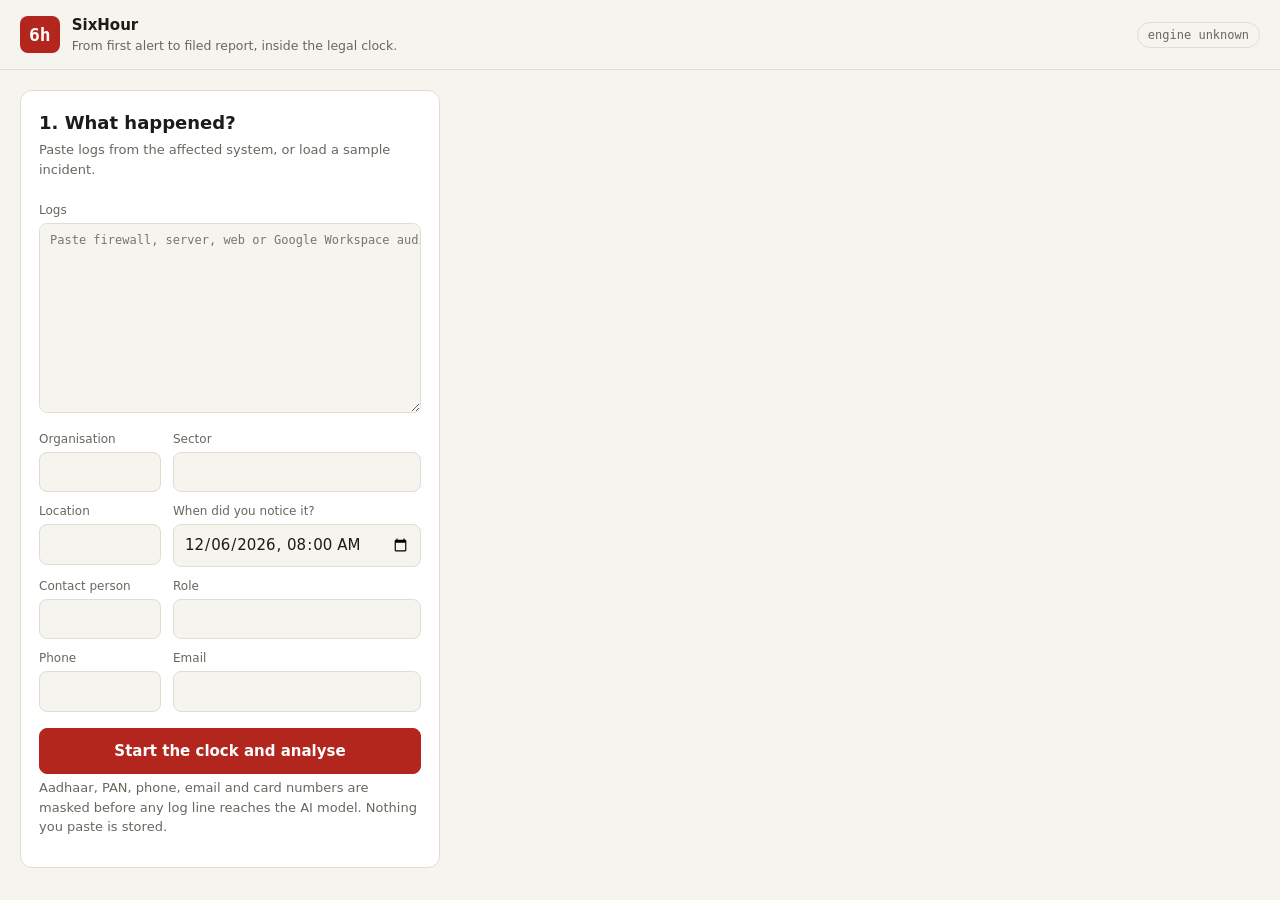
==== src/sixhour/web/index.html @ 1d93acdc "SixHour: breach-clock copilot for Indian SMBs Logs in; incident record, CERT-In 6 h and DPDP 72 h cl" ====
<!doctype html>
<html lang="en">
<head>
<meta charset="utf-8">
<meta name="viewport" content="width=device-width, initial-scale=1">
<title>SixHour - breach-clock copilot</title>
<link rel="stylesheet" href="app.css">
</head>
<body>
<header class="top">
  <div class="brand"><span class="mark">6h</span><div><strong>SixHour</strong><small>From first alert to filed report, inside the legal clock.</small></div></div>
  <div class="engine" id="engine" title="Which analyzer produced this result">checking engine...</div>
</header>

<main>
  <section class="intake" aria-labelledby="intake-h">
    <h2 id="intake-h">1. What happened?</h2>
    <p class="hint">Paste logs from the affected system, or load a sample incident.</p>
    <div class="samples" id="samples"></div>
    <label for="logs">Logs</label>
    <textarea id="logs" spellcheck="false" placeholder="Paste firewall, server, web or Google Workspace audit logs here"></textarea>

    <div class="grid2">
      <div><label for="org-name">Organisation</label><input id="org-name" autocomplete="organization"></div>
      <div><label for="org-sector">Sector</label><input id="org-sector"></div>
      <div><label for="org-location">Location</label><input id="org-location"></div>
      <div><label for="noticed">When did you notice it?</label><input id="noticed" type="datetime-local"></div>
      <div><label for="c-name">Contact person</label><input id="c-name" autocomplete="name"></div>
      <div><label for="c-role">Role</label><input id="c-role"></div>
      <div><label for="c-phone">Phone</label><input id="c-phone" autocomplete="tel"></div>
      <div><label for="c-email">Email</label><input id="c-email" type="email" autocomplete="email"></div>
    </div>
    <button id="go" class="primary">Start the clock and analyse</button>
    <p class="privacy">Aadhaar, PAN, phone, email and card numbers are masked before any log line reaches the AI model. Nothing you paste is stored.</p>
    <p class="error" id="error" role="alert" hidden></p>
  </section>

  <section class="result" id="result" hidden aria-live="polite">
    <div class="clocks" id="clocks"></div>

    <div class="card">
      <div class="row"><h2 id="title"></h2><span class="sev" id="sev"></span></div>
      <p id="summary"></p>
      <p class="note" id="note" hidden></p>
      <div class="chips" id="types"></div>
      <dl class="facts" id="facts"></dl>
    </div>

    <div class="cols">
      <div class="card">
        <h3>Timeline, with evidence</h3>
        <ol class="timeline" id="timeline"></ol>
        <pre class="evidence" id="evidence" hidden></pre>
      </div>
      <div class="card">
        <h3>Do this now</h3>
        <ul class="checks" id="containment"></ul>
        <h3>Not yet known</h3>
        <ul class="plain" id="unknowns"></ul>
      </div>
    </div>

    <div class="card">
      <h3>Drafts for your review</h3>
      <div class="tabs" id="tabs" role="tablist"></div>
      <textarea id="draft" class="draft" spellcheck="false" aria-label="Draft text"></textarea>
      <div class="actions">
        <button id="copy">Copy</button>
        <button id="download">Download .txt</button>
        <span class="translate" id="translate-box" hidden>
          <label for="lang" class="inline">Translate notice to</label>
          <select id="lang"><option>Tamil</option><option>Hindi</option><option>Telugu</option><option>Kannada</option><option>Malayalam</option><option>Marathi</option><option>Bengali</option><option>Gujarati</option></select>
          <button id="translate">Translate with Gemini</button>
        </span>
        <span class="status" id="status" role="status"></span>
      </div>
      <p class="hint">Fields marked [TO CONFIRM] need a person. SixHour never files anything on its own.</p>
    </div>
  </section>
</main>
<script src="app.js"></script>
</body>
</html>
---- src/sixhour/web/app.css ----
:root {
  color-scheme: light dark;
  --bg: #f6f4ef; --panel: #ffffff; --ink: #1c1b19; --muted: #6a665e; --line: #e2ddd2;
  --accent: #b3261e; --accent-ink: #ffffff; --ok: #1e6b3a; --warn: #a15c00; --chip: #efe9dc;
  --mono: ui-monospace, "Cascadia Mono", Consolas, monospace;
}
@media (prefers-color-scheme: dark) {
  :root { --bg: #151412; --panel: #1f1d1a; --ink: #f1ede4; --muted: #a39d90; --line: #35312b;
    --accent: #ff6b5e; --accent-ink: #1a0503; --ok: #6fcf97; --warn: #f2b84b; --chip: #2b2823; }
}
* { box-sizing: border-box; }
body { margin: 0; background: var(--bg); color: var(--ink); font: 15px/1.5 "Segoe UI", system-ui, sans-serif; }
h2 { font-size: 18px; margin: 0 0 4px; } h3 { font-size: 14px; margin: 0 0 10px; text-transform: uppercase; letter-spacing: .06em; color: var(--muted); }
.top { display: flex; justify-content: space-between; align-items: center; gap: 12px; padding: 14px 20px; border-bottom: 1px solid var(--line); flex-wrap: wrap; }
.brand { display: flex; gap: 12px; align-items: center; }
.brand small { display: block; color: var(--muted); }
.mark { background: var(--accent); color: var(--accent-ink); font: 700 18px var(--mono); padding: 8px 9px; border-radius: 8px; }
.engine { font: 12px var(--mono); padding: 5px 10px; border: 1px solid var(--line); border-radius: 99px; color: var(--muted); }
.engine.live { color: var(--ok); border-color: var(--ok); }
main { display: grid; grid-template-columns: minmax(300px, 420px) 1fr; gap: 20px; padding: 20px; max-width: 1500px; margin: 0 auto; align-items: start; }
@media (max-width: 900px) { main { grid-template-columns: 1fr; padding: 16px; } }
.intake, .card { background: var(--panel); border: 1px solid var(--line); border-radius: 12px; padding: 18px; }
.card { margin-bottom: 16px; min-width: 0; }
.hint, .privacy { color: var(--muted); font-size: 13px; margin: 4px 0 12px; }
label { display: block; font-size: 12px; color: var(--muted); margin: 10px 0 4px; }
label.inline { display: inline; margin: 0 6px 0 0; }
input, textarea, select { width: 100%; background: var(--bg); color: var(--ink); border: 1px solid var(--line); border-radius: 8px; padding: 8px 10px; font: inherit; }
select { width: auto; }
textarea { font: 12px/1.45 var(--mono); min-height: 190px; resize: vertical; white-space: pre; overflow: auto; }
textarea.draft { min-height: 380px; white-space: pre-wrap; }
:focus-visible { outline: 2px solid var(--accent); outline-offset: 2px; }
.grid2 { display: grid; grid-template-columns: 1fr 1fr; gap: 0 12px; }
@media (max-width: 480px) { .grid2 { grid-template-columns: 1fr; } }
button { font: inherit; padding: 8px 14px; border-radius: 8px; border: 1px solid var(--line); background: var(--panel); color: var(--ink); cursor: pointer; }
button:hover { border-color: var(--muted); } button:disabled { opacity: .55; cursor: progress; }
button.primary { background: var(--accent); color: var(--accent-ink); border-color: var(--accent); font-weight: 600; width: 100%; margin-top: 16px; padding: 11px; }
.samples { display: flex; flex-wrap: wrap; gap: 8px; margin-bottom: 4px; }
.samples button { font-size: 13px; padding: 6px 10px; }
.error { color: var(--accent); font-weight: 600; }
.clocks { display: grid; grid-template-columns: repeat(auto-fit, minmax(240px, 1fr)); gap: 16px; margin-bottom: 16px; }
.clock { background: var(--panel); border: 1px solid var(--line); border-left: 6px solid var(--accent); border-radius: 12px; padding: 14px 18px; }
.clock.off { border-left-color: var(--line); color: var(--muted); }
.clock.late { border-left-color: var(--warn); }
.clock .time { font: 700 34px/1.1 var(--mono); font-variant-numeric: tabular-nums; margin: 4px 0; }
.clock .label { font-weight: 600; } .clock small { color: var(--muted); display: block; }
.row { display: flex; justify-content: space-between; gap: 12px; align-items: start; }
.sev { font: 700 12px var(--mono); padding: 4px 10px; border-radius: 99px; background: var(--chip); text-transform: uppercase; white-space: nowrap; }
.sev.critical, .sev.high { background: var(--accent); color: var(--accent-ink); }
.note { color: var(--warn); font-size: 13px; }
.chips { display: flex; flex-wrap: wrap; gap: 6px; margin: 10px 0; }
.chips span { background: var(--chip); border-radius: 6px; padding: 3px 8px; font-size: 12px; }
.facts { display: grid; grid-template-columns: max-content 1fr; gap: 4px 16px; margin: 12px 0 0; font-size: 14px; }
.facts dt { color: var(--muted); } .facts dd { margin: 0; overflow-wrap: anywhere; }
.cols { display: grid; grid-template-columns: 3fr 2fr; gap: 16px; }
@media (max-width: 1100px) { .cols { grid-template-columns: 1fr; gap: 0; } }
.timeline { list-style: none; margin: 0; padding: 0; }
.timeline li { display: grid; grid-template-columns: 150px 1fr auto; gap: 10px; padding: 7px 0; border-top: 1px solid var(--line); font-size: 14px; align-items: baseline; }
.timeline li:first-child { border-top: 0; }
.timeline time { font: 12px var(--mono); color: var(--muted); }
.timeline button { font: 11px var(--mono); padding: 2px 7px; }
@media (max-width: 560px) { .timeline li { grid-template-columns: 1fr auto; } .timeline time { grid-column: 1 / -1; } }
.evidence { background: var(--bg); border: 1px solid var(--line); border-radius: 8px; padding: 10px; font: 12px/1.5 var(--mono); overflow-x: auto; margin: 10px 0 0; }
.evidence mark { background: var(--accent); color: var(--accent-ink); }
.checks, .plain { margin: 0 0 16px; padding: 0; list-style: none; font-size: 14px; }
.checks li { padding: 5px 0; } .checks label { display: flex; gap: 8px; margin: 0; font-size: 14px; color: var(--ink); align-items: start; }
.checks input { width: auto; margin-top: 4px; }
.plain li { padding: 3px 0 3px 14px; position: relative; color: var(--muted); }
.plain li::before { content: "?"; position: absolute; left: 0; color: var(--warn); font-weight: 700; }
.tabs { display: flex; flex-wrap: wrap; gap: 6px; margin-bottom: 10px; }
.tabs button[aria-selected="true"] { background: var(--ink); color: var(--panel); border-color: var(--ink); }
.actions { display: flex; flex-wrap: wrap; gap: 8px; align-items: center; margin-top: 10px; }
.status { font-size: 13px; color: var(--muted); }
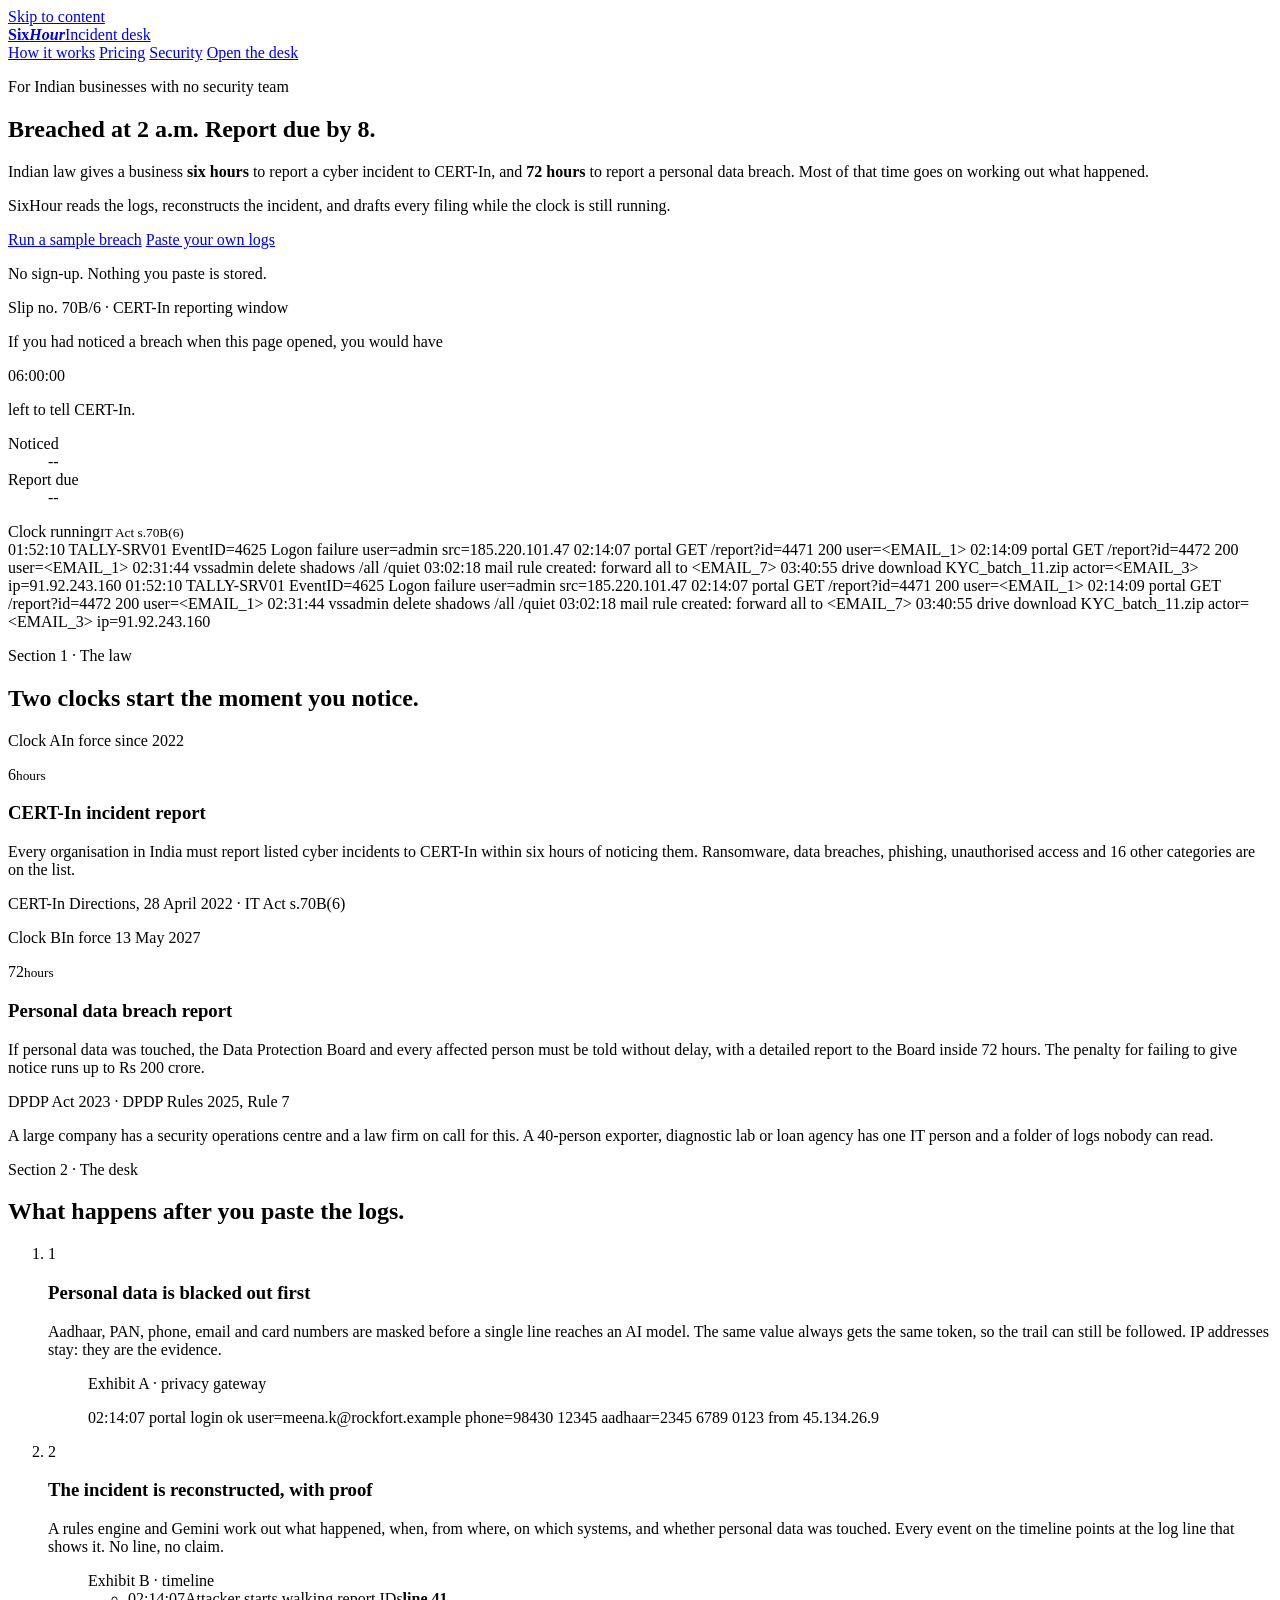
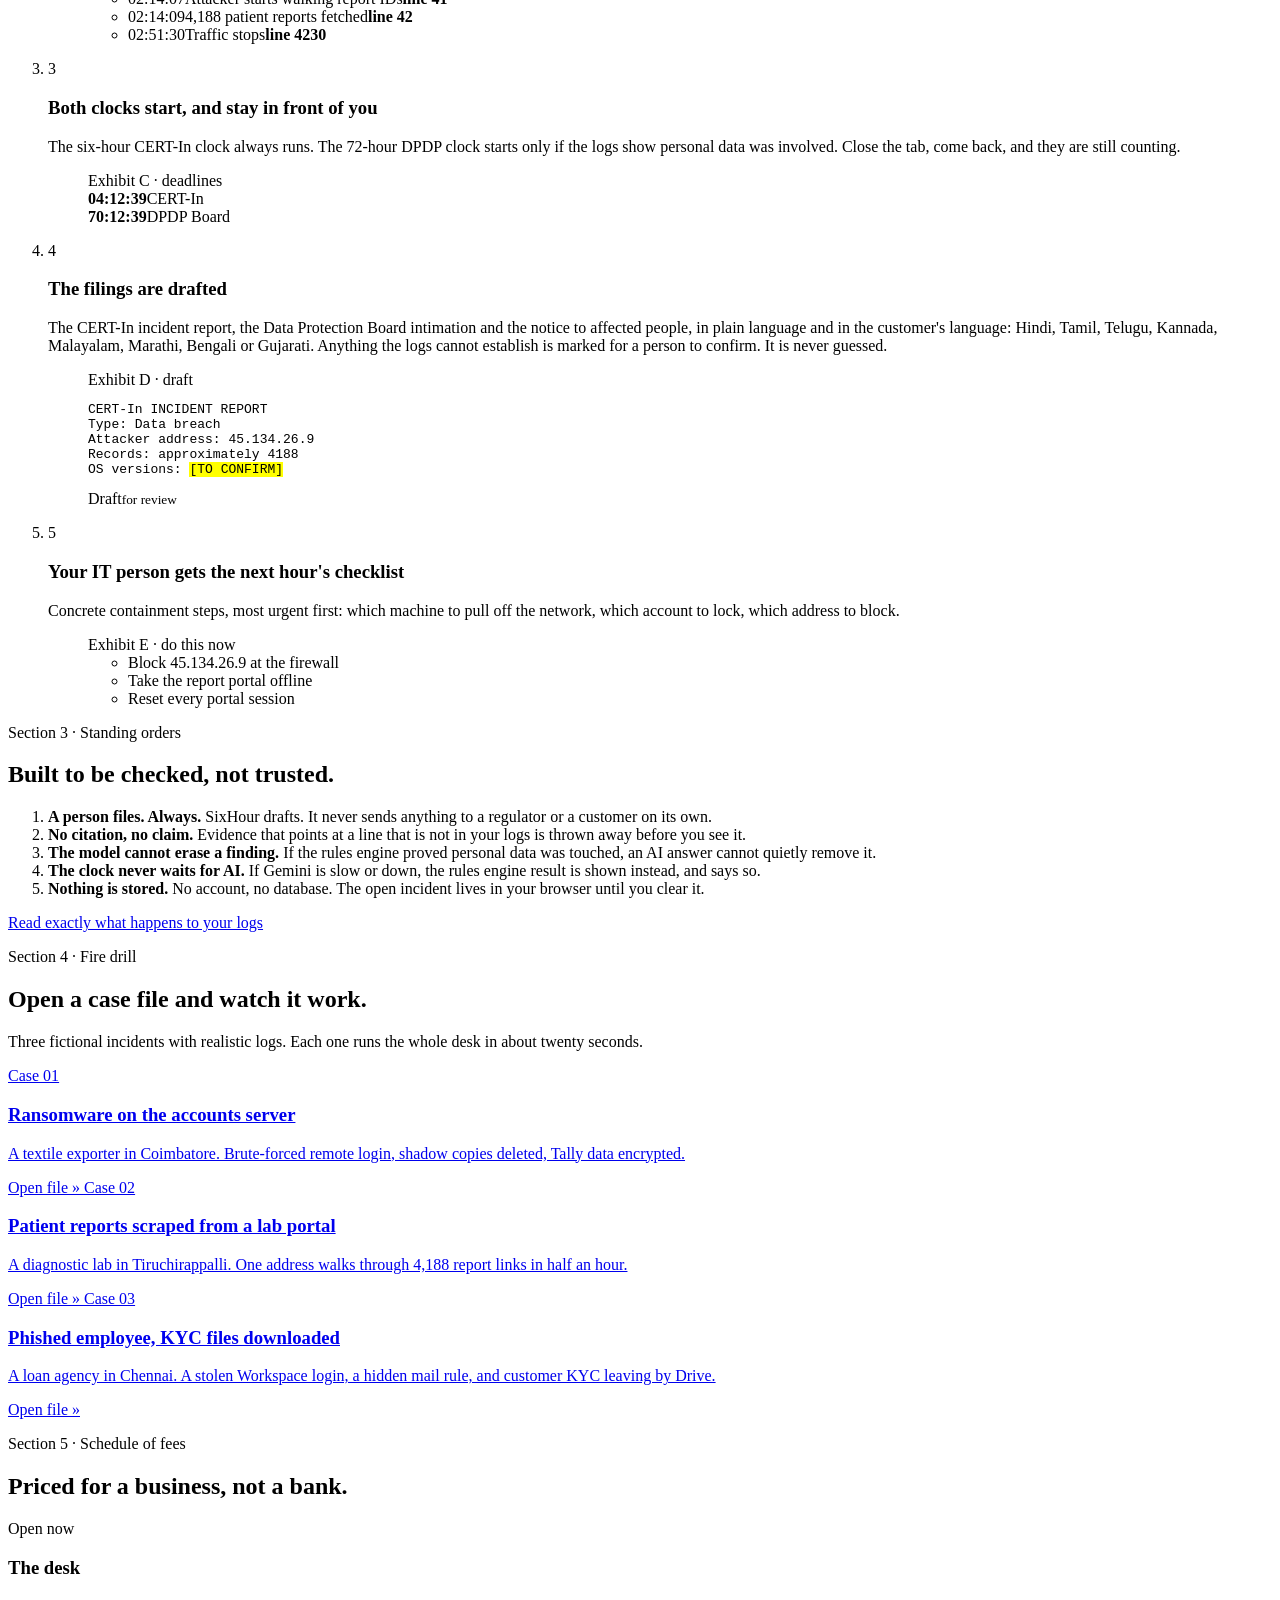
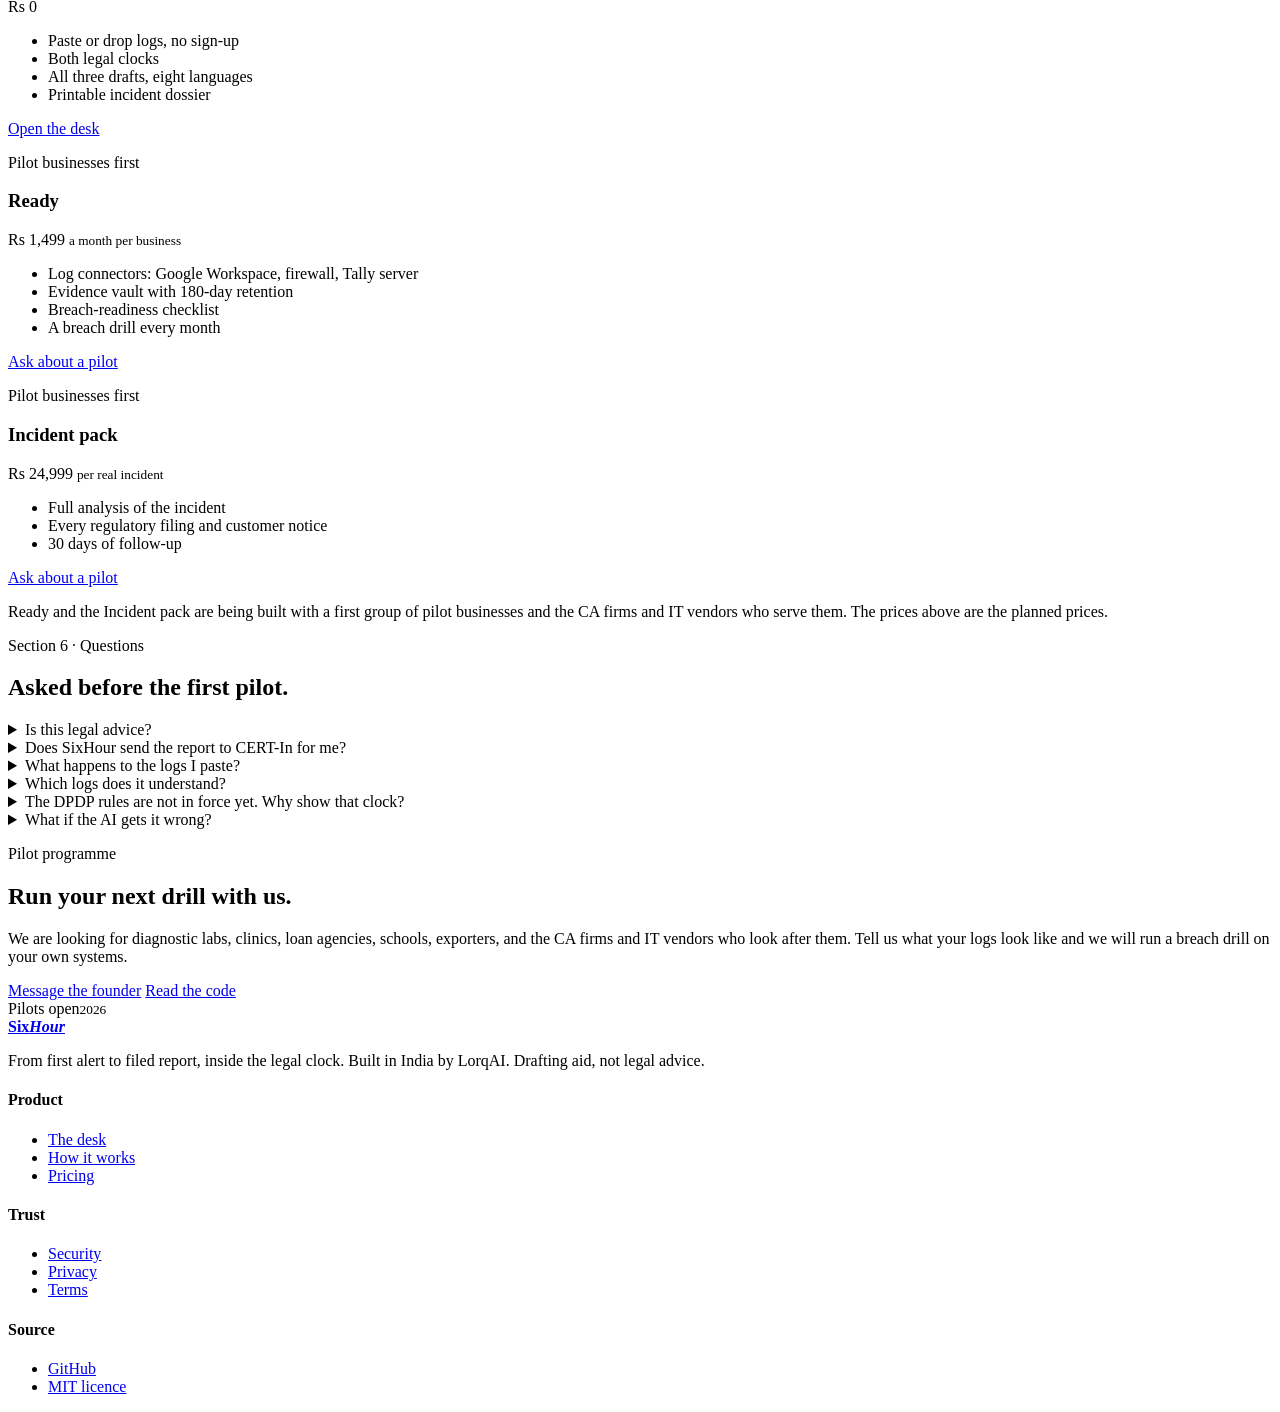
==== commit 89d8c38c: "v0.2.0: public site, rebuilt incident desk, production hardening - Landing page at /, the desk at /a" ====
--- a/src/sixhour/web/index.html
+++ b/src/sixhour/web/index.html
@@ -1,83 +1,339 @@
 <!doctype html>
-<html lang="en">
+<html lang="en-IN">
 <head>
 <meta charset="utf-8">
 <meta name="viewport" content="width=device-width, initial-scale=1">
-<title>SixHour - breach-clock copilot</title>
-<link rel="stylesheet" href="app.css">
+<title>SixHour | From first alert to filed report, inside the legal clock</title>
+<meta name="description" content="Indian law gives a business six hours to report a cyber incident to CERT-In. SixHour reads your logs, reconstructs the incident and drafts the CERT-In and DPDP filings while the clock is still running.">
+<meta property="og:title" content="SixHour: breached at 2 a.m., report due by 8">
+<meta property="og:description" content="The incident desk for Indian businesses without a security team. Logs in, CERT-In report and DPDP breach notices out, before the deadline.">
+<meta property="og:type" content="website">
+<meta name="theme-color" content="#e9e1cf">
+<link rel="icon" href="/favicon.svg" type="image/svg+xml">
+<link rel="preload" href="/fonts/bigshoulders.woff2" as="font" type="font/woff2" crossorigin>
+<link rel="stylesheet" href="/site.css">
+<link rel="stylesheet" href="/home.css">
 </head>
 <body>
-<header class="top">
-  <div class="brand"><span class="mark">6h</span><div><strong>SixHour</strong><small>From first alert to filed report, inside the legal clock.</small></div></div>
-  <div class="engine" id="engine" title="Which analyzer produced this result">checking engine...</div>
+<a class="skip" href="#main">Skip to content</a>
+
+<header class="mast">
+  <div class="wrap">
+    <a class="logo" href="/" aria-label="SixHour home"><b>Six<i>Hour</i></b><span>Incident desk</span></a>
+    <nav aria-label="Main">
+      <a class="opt" href="#how">How it works</a>
+      <a class="opt" href="#pricing">Pricing</a>
+      <a class="opt" href="/security">Security</a>
+      <a class="btn" href="/app">Open the desk</a>
+    </nav>
+  </div>
 </header>
 
-<main>
-  <section class="intake" aria-labelledby="intake-h">
-    <h2 id="intake-h">1. What happened?</h2>
-    <p class="hint">Paste logs from the affected system, or load a sample incident.</p>
-    <div class="samples" id="samples"></div>
-    <label for="logs">Logs</label>
-    <textarea id="logs" spellcheck="false" placeholder="Paste firewall, server, web or Google Workspace audit logs here"></textarea>
-
-    <div class="grid2">
-      <div><label for="org-name">Organisation</label><input id="org-name" autocomplete="organization"></div>
-      <div><label for="org-sector">Sector</label><input id="org-sector"></div>
-      <div><label for="org-location">Location</label><input id="org-location"></div>
-      <div><label for="noticed">When did you notice it?</label><input id="noticed" type="datetime-local"></div>
-      <div><label for="c-name">Contact person</label><input id="c-name" autocomplete="name"></div>
-      <div><label for="c-role">Role</label><input id="c-role"></div>
-      <div><label for="c-phone">Phone</label><input id="c-phone" autocomplete="tel"></div>
-      <div><label for="c-email">Email</label><input id="c-email" type="email" autocomplete="email"></div>
-    </div>
-    <button id="go" class="primary">Start the clock and analyse</button>
-    <p class="privacy">Aadhaar, PAN, phone, email and card numbers are masked before any log line reaches the AI model. Nothing you paste is stored.</p>
-    <p class="error" id="error" role="alert" hidden></p>
-  </section>
-
-  <section class="result" id="result" hidden aria-live="polite">
-    <div class="clocks" id="clocks"></div>
-
-    <div class="card">
-      <div class="row"><h2 id="title"></h2><span class="sev" id="sev"></span></div>
-      <p id="summary"></p>
-      <p class="note" id="note" hidden></p>
-      <div class="chips" id="types"></div>
-      <dl class="facts" id="facts"></dl>
-    </div>
-
-    <div class="cols">
-      <div class="card">
-        <h3>Timeline, with evidence</h3>
-        <ol class="timeline" id="timeline"></ol>
-        <pre class="evidence" id="evidence" hidden></pre>
-      </div>
-      <div class="card">
-        <h3>Do this now</h3>
-        <ul class="checks" id="containment"></ul>
-        <h3>Not yet known</h3>
-        <ul class="plain" id="unknowns"></ul>
-      </div>
-    </div>
-
-    <div class="card">
-      <h3>Drafts for your review</h3>
-      <div class="tabs" id="tabs" role="tablist"></div>
-      <textarea id="draft" class="draft" spellcheck="false" aria-label="Draft text"></textarea>
-      <div class="actions">
-        <button id="copy">Copy</button>
-        <button id="download">Download .txt</button>
-        <span class="translate" id="translate-box" hidden>
-          <label for="lang" class="inline">Translate notice to</label>
-          <select id="lang"><option>Tamil</option><option>Hindi</option><option>Telugu</option><option>Kannada</option><option>Malayalam</option><option>Marathi</option><option>Bengali</option><option>Gujarati</option></select>
-          <button id="translate">Translate with Gemini</button>
-        </span>
-        <span class="status" id="status" role="status"></span>
-      </div>
-      <p class="hint">Fields marked [TO CONFIRM] need a person. SixHour never files anything on its own.</p>
-    </div>
-  </section>
+<main id="main">
+
+<section class="hero wrap">
+  <p class="label rise">For Indian businesses with no security team</p>
+  <h1 class="rise">Breached at <span class="nowrap">2 a.m.</span> <span class="due">Report due by&nbsp;8.</span></h1>
+  <div class="hero-body">
+    <div class="pitch rise">
+      <p class="lede">Indian law gives a business <strong>six hours</strong> to report a cyber incident to CERT-In, and <strong>72 hours</strong> to report a personal data breach. Most of that time goes on working out what happened.</p>
+      <p class="lede">SixHour reads the logs, reconstructs the incident, and drafts every filing while the clock is still running.</p>
+      <div class="cta-row">
+        <a class="btn" href="/app?sample=patient-portal">Run a sample breach</a>
+        <a class="btn quiet" href="/app">Paste your own logs</a>
+      </div>
+      <p class="aside type">No sign-up. Nothing you paste is stored.</p>
+    </div>
+
+    <aside class="slip sheet pink rise" aria-label="Live six-hour countdown">
+      <div class="holes" aria-hidden="true"><i></i><i></i></div>
+      <p class="label">Slip no. 70B/6 &middot; CERT-In reporting window</p>
+      <p class="slip-q">If you had noticed a breach when this page opened, you would have</p>
+      <div class="bigclock" id="hero-clock" role="timer" aria-live="off">06:00:00</div>
+      <p class="slip-q">left to tell CERT-In.</p>
+      <dl class="slip-rows type">
+        <div><dt>Noticed</dt><dd id="hero-noticed">--</dd></div>
+        <div><dt>Report due</dt><dd id="hero-due">--</dd></div>
+      </dl>
+      <span class="stamp thunk">Clock running<small>IT Act s.70B(6)</small></span>
+    </aside>
+  </div>
+</section>
+
+<div class="tape" aria-hidden="true">
+  <div class="tape-run type">
+    <span>01:52:10 TALLY-SRV01 EventID=4625 Logon failure user=admin src=185.220.101.47</span>
+    <span>02:14:07 portal GET /report?id=4471 200 user=&lt;EMAIL_1&gt;</span>
+    <span>02:14:09 portal GET /report?id=4472 200 user=&lt;EMAIL_1&gt;</span>
+    <span>02:31:44 vssadmin delete shadows /all /quiet</span>
+    <span>03:02:18 mail rule created: forward all to &lt;EMAIL_7&gt;</span>
+    <span>03:40:55 drive download KYC_batch_11.zip actor=&lt;EMAIL_3&gt; ip=91.92.243.160</span>
+    <span>01:52:10 TALLY-SRV01 EventID=4625 Logon failure user=admin src=185.220.101.47</span>
+    <span>02:14:07 portal GET /report?id=4471 200 user=&lt;EMAIL_1&gt;</span>
+    <span>02:14:09 portal GET /report?id=4472 200 user=&lt;EMAIL_1&gt;</span>
+    <span>02:31:44 vssadmin delete shadows /all /quiet</span>
+    <span>03:02:18 mail rule created: forward all to &lt;EMAIL_7&gt;</span>
+    <span>03:40:55 drive download KYC_batch_11.zip actor=&lt;EMAIL_3&gt; ip=91.92.243.160</span>
+  </div>
+</div>
+
+<section class="clocks wrap" id="clocks">
+  <div class="sec-head">
+    <p class="label">Section 1 &middot; The law</p>
+    <h2>Two clocks start the moment you notice.</h2>
+  </div>
+  <div class="clock-pair">
+    <article class="sheet pink form reveal">
+      <header><span class="label">Clock A</span><span class="label">In force since 2022</span></header>
+      <p class="hours">6<small>hours</small></p>
+      <h3>CERT-In incident report</h3>
+      <p>Every organisation in India must report listed cyber incidents to CERT-In within six hours of noticing them. Ransomware, data breaches, phishing, unauthorised access and 16 other categories are on the list.</p>
+      <p class="cite type">CERT-In Directions, 28 April 2022 &middot; IT Act s.70B(6)</p>
+    </article>
+    <article class="sheet green form reveal">
+      <header><span class="label">Clock B</span><span class="label">In force 13 May 2027</span></header>
+      <p class="hours">72<small>hours</small></p>
+      <h3>Personal data breach report</h3>
+      <p>If personal data was touched, the Data Protection Board and every affected person must be told without delay, with a detailed report to the Board inside 72 hours. The penalty for failing to give notice runs up to Rs 200 crore.</p>
+      <p class="cite type">DPDP Act 2023 &middot; DPDP Rules 2025, Rule 7</p>
+    </article>
+  </div>
+  <p class="margin-note">A large company has a security operations centre and a law firm on call for this. A 40-person exporter, diagnostic lab or loan agency has one IT person and a folder of logs nobody can read.</p>
+</section>
+
+<section class="how wrap" id="how">
+  <div class="sec-head">
+    <p class="label">Section 2 &middot; The desk</p>
+    <h2>What happens after you paste the logs.</h2>
+  </div>
+
+  <ol class="steps">
+    <li class="reveal">
+      <span class="num">1</span>
+      <div class="say">
+        <h3>Personal data is blacked out first</h3>
+        <p>Aadhaar, PAN, phone, email and card numbers are masked before a single line reaches an AI model. The same value always gets the same token, so the trail can still be followed. IP addresses stay: they are the evidence.</p>
+      </div>
+      <figure class="exhibit sheet" id="redact-demo">
+        <figcaption class="label">Exhibit A &middot; privacy gateway</figcaption>
+        <p class="type logline">02:14:07 portal login ok user=<span class="pii" data-token="&lt;EMAIL_1&gt;">meena.k@rockfort.example</span> phone=<span class="pii" data-token="&lt;PHONE_1&gt;">98430 12345</span> aadhaar=<span class="pii" data-token="&lt;AADHAAR_1&gt;">2345 6789 0123</span> from 45.134.26.9</p>
+      </figure>
+    </li>
+    <li class="reveal">
+      <span class="num">2</span>
+      <div class="say">
+        <h3>The incident is reconstructed, with proof</h3>
+        <p>A rules engine and Gemini work out what happened, when, from where, on which systems, and whether personal data was touched. Every event on the timeline points at the log line that shows it. No line, no claim.</p>
+      </div>
+      <figure class="exhibit sheet">
+        <figcaption class="label">Exhibit B &middot; timeline</figcaption>
+        <ul class="mini-timeline type">
+          <li><time>02:14:07</time><span>Attacker starts walking report IDs</span><b>line 41</b></li>
+          <li class="hit"><time>02:14:09</time><span>4,188 patient reports fetched</span><b>line 42</b></li>
+          <li><time>02:51:30</time><span>Traffic stops</span><b>line 4230</b></li>
+        </ul>
+      </figure>
+    </li>
+    <li class="reveal">
+      <span class="num">3</span>
+      <div class="say">
+        <h3>Both clocks start, and stay in front of you</h3>
+        <p>The six-hour CERT-In clock always runs. The 72-hour DPDP clock starts only if the logs show personal data was involved. Close the tab, come back, and they are still counting.</p>
+      </div>
+      <figure class="exhibit sheet">
+        <figcaption class="label">Exhibit C &middot; deadlines</figcaption>
+        <div class="mini-clocks">
+          <div class="pink"><b>04:12:39</b><span class="type">CERT-In</span></div>
+          <div class="green"><b>70:12:39</b><span class="type">DPDP Board</span></div>
+        </div>
+      </figure>
+    </li>
+    <li class="reveal">
+      <span class="num">4</span>
+      <div class="say">
+        <h3>The filings are drafted</h3>
+        <p>The CERT-In incident report, the Data Protection Board intimation and the notice to affected people, in plain language and in the customer's language: Hindi, Tamil, Telugu, Kannada, Malayalam, Marathi, Bengali or Gujarati. Anything the logs cannot establish is marked for a person to confirm. It is never guessed.</p>
+      </div>
+      <figure class="exhibit sheet draftsheet">
+        <figcaption class="label">Exhibit D &middot; draft</figcaption>
+        <pre class="type">CERT-In INCIDENT REPORT
+Type: Data breach
+Attacker address: 45.134.26.9
+Records: approximately 4188
+OS versions: <mark>[TO CONFIRM]</mark></pre>
+        <span class="stamp blue thunk">Draft<small>for review</small></span>
+      </figure>
+    </li>
+    <li class="reveal">
+      <span class="num">5</span>
+      <div class="say">
+        <h3>Your IT person gets the next hour's checklist</h3>
+        <p>Concrete containment steps, most urgent first: which machine to pull off the network, which account to lock, which address to block.</p>
+      </div>
+      <figure class="exhibit sheet">
+        <figcaption class="label">Exhibit E &middot; do this now</figcaption>
+        <ul class="mini-checks">
+          <li class="done">Block 45.134.26.9 at the firewall</li>
+          <li class="done">Take the report portal offline</li>
+          <li>Reset every portal session</li>
+        </ul>
+      </figure>
+    </li>
+  </ol>
+</section>
+
+<section class="orders" id="checked">
+  <div class="wrap">
+    <div class="sec-head">
+      <p class="label">Section 3 &middot; Standing orders</p>
+      <h2>Built to be checked, not trusted.</h2>
+    </div>
+    <ol class="order-list">
+      <li><b>A person files. Always.</b> SixHour drafts. It never sends anything to a regulator or a customer on its own.</li>
+      <li><b>No citation, no claim.</b> Evidence that points at a line that is not in your logs is thrown away before you see it.</li>
+      <li><b>The model cannot erase a finding.</b> If the rules engine proved personal data was touched, an AI answer cannot quietly remove it.</li>
+      <li><b>The clock never waits for AI.</b> If Gemini is slow or down, the rules engine result is shown instead, and says so.</li>
+      <li><b>Nothing is stored.</b> No account, no database. The open incident lives in your browser until you clear it.</li>
+    </ol>
+    <p class="order-foot"><a href="/security">Read exactly what happens to your logs</a></p>
+  </div>
+</section>
+
+<section class="cases wrap" id="cases">
+  <div class="sec-head">
+    <p class="label">Section 4 &middot; Fire drill</p>
+    <h2>Open a case file and watch it work.</h2>
+    <p class="sub">Three fictional incidents with realistic logs. Each one runs the whole desk in about twenty seconds.</p>
+  </div>
+  <div class="folders">
+    <a class="folder reveal" href="/app?sample=ransomware">
+      <span class="tab type">Case 01</span>
+      <h3>Ransomware on the accounts server</h3>
+      <p>A textile exporter in Coimbatore. Brute-forced remote login, shadow copies deleted, Tally data encrypted.</p>
+      <span class="go type">Open file &raquo;</span>
+    </a>
+    <a class="folder reveal" href="/app?sample=patient-portal">
+      <span class="tab type">Case 02</span>
+      <h3>Patient reports scraped from a lab portal</h3>
+      <p>A diagnostic lab in Tiruchirappalli. One address walks through 4,188 report links in half an hour.</p>
+      <span class="go type">Open file &raquo;</span>
+    </a>
+    <a class="folder reveal" href="/app?sample=workspace-phish">
+      <span class="tab type">Case 03</span>
+      <h3>Phished employee, KYC files downloaded</h3>
+      <p>A loan agency in Chennai. A stolen Workspace login, a hidden mail rule, and customer KYC leaving by Drive.</p>
+      <span class="go type">Open file &raquo;</span>
+    </a>
+  </div>
+</section>
+
+<section class="pricing wrap" id="pricing">
+  <div class="sec-head">
+    <p class="label">Section 5 &middot; Schedule of fees</p>
+    <h2>Priced for a business, not a bank.</h2>
+  </div>
+  <div class="fees">
+    <article class="sheet fee reveal">
+      <p class="label">Open now</p>
+      <h3>The desk</h3>
+      <p class="price">Rs 0</p>
+      <ul>
+        <li>Paste or drop logs, no sign-up</li>
+        <li>Both legal clocks</li>
+        <li>All three drafts, eight languages</li>
+        <li>Printable incident dossier</li>
+      </ul>
+      <a class="btn small" href="/app">Open the desk</a>
+    </article>
+    <article class="sheet green fee reveal">
+      <p class="label">Pilot businesses first</p>
+      <h3>Ready</h3>
+      <p class="price">Rs 1,499 <small>a month per business</small></p>
+      <ul>
+        <li>Log connectors: Google Workspace, firewall, Tally server</li>
+        <li>Evidence vault with 180-day retention</li>
+        <li>Breach-readiness checklist</li>
+        <li>A breach drill every month</li>
+      </ul>
+      <a class="btn small quiet" href="#pilot">Ask about a pilot</a>
+    </article>
+    <article class="sheet pink fee reveal">
+      <p class="label">Pilot businesses first</p>
+      <h3>Incident pack</h3>
+      <p class="price">Rs 24,999 <small>per real incident</small></p>
+      <ul>
+        <li>Full analysis of the incident</li>
+        <li>Every regulatory filing and customer notice</li>
+        <li>30 days of follow-up</li>
+      </ul>
+      <a class="btn small quiet" href="#pilot">Ask about a pilot</a>
+    </article>
+  </div>
+  <p class="margin-note">Ready and the Incident pack are being built with a first group of pilot businesses and the CA firms and IT vendors who serve them. The prices above are the planned prices.</p>
+</section>
+
+<section class="faq wrap" id="faq">
+  <div class="sec-head">
+    <p class="label">Section 6 &middot; Questions</p>
+    <h2>Asked before the first pilot.</h2>
+  </div>
+  <div class="qa">
+    <details>
+      <summary>Is this legal advice?</summary>
+      <p>No. The drafts follow the structure of the CERT-In incident reporting form and DPDP Rule 7, and they are drafting aids. A person at your business, ideally with your lawyer or CA, reviews and files them.</p>
+    </details>
+    <details>
+      <summary>Does SixHour send the report to CERT-In for me?</summary>
+      <p>No, by design. You copy, download or print the draft and file it yourself. The CERT-In draft carries the address it goes to.</p>
+    </details>
+    <details>
+      <summary>What happens to the logs I paste?</summary>
+      <p>They are masked on our server, analysed, and discarded when the response is sent. Nothing is written to a database. When AI analysis is on, the masked lines go to Google's Gemini API. You can switch AI off on the desk and use the rules engine alone. <a href="/security">Full detail here.</a></p>
+    </details>
+    <details>
+      <summary>Which logs does it understand?</summary>
+      <p>Windows security events, web server access logs, Google Workspace audit logs and firewall or syslog lines. The rules engine looks for brute-force logins, ransomware behaviour, SQL injection, phishing sign-ins, hidden mail rules, bulk record access and unusual outbound transfers. Gemini reads everything else in context.</p>
+    </details>
+    <details>
+      <summary>The DPDP rules are not in force yet. Why show that clock?</summary>
+      <p>The breach-reporting duty under Rule 7 starts on 13 May 2027. The CERT-In six-hour duty has applied since 2022. Showing both today means the process is practised before the second one carries a penalty.</p>
+    </details>
+    <details>
+      <summary>What if the AI gets it wrong?</summary>
+      <p>Every timeline event links to its log line, so a wrong claim is visible in one click. Claims without a real line are removed, and the deterministic rules engine runs on every incident as a second opinion.</p>
+    </details>
+  </div>
+</section>
+
+<section class="pilot wrap" id="pilot">
+  <div class="sheet pilot-card">
+    <div>
+      <p class="label">Pilot programme</p>
+      <h2>Run your next drill with us.</h2>
+      <p>We are looking for diagnostic labs, clinics, loan agencies, schools, exporters, and the CA firms and IT vendors who look after them. Tell us what your logs look like and we will run a breach drill on your own systems.</p>
+    </div>
+    <div class="pilot-actions">
+      <a class="btn" href="https://www.linkedin.com/in/rohitmadhavan" rel="noopener">Message the founder</a>
+      <a class="btn quiet" href="https://github.com/ROHITCRAFTSYT/sixhour" rel="noopener">Read the code</a>
+    </div>
+    <span class="stamp thunk">Pilots open<small>2026</small></span>
+  </div>
+</section>
+
 </main>
-<script src="app.js"></script>
+
+<footer class="foot">
+  <div class="wrap">
+    <div class="about">
+      <a class="logo" href="/"><b>Six<i>Hour</i></b></a>
+      <p class="fine">From first alert to filed report, inside the legal clock. Built in India by LorqAI. Drafting aid, not legal advice.</p>
+    </div>
+    <div><h4>Product</h4><ul><li><a href="/app">The desk</a></li><li><a href="/#how">How it works</a></li><li><a href="/#pricing">Pricing</a></li></ul></div>
+    <div><h4>Trust</h4><ul><li><a href="/security">Security</a></li><li><a href="/privacy">Privacy</a></li><li><a href="/terms">Terms</a></li></ul></div>
+    <div><h4>Source</h4><ul><li><a href="https://github.com/ROHITCRAFTSYT/sixhour" rel="noopener">GitHub</a></li><li><a href="https://github.com/ROHITCRAFTSYT/sixhour/blob/main/LICENSE" rel="noopener">MIT licence</a></li></ul></div>
+  </div>
+</footer>
+
+<script src="/home.js" defer></script>
 </body>
 </html>
